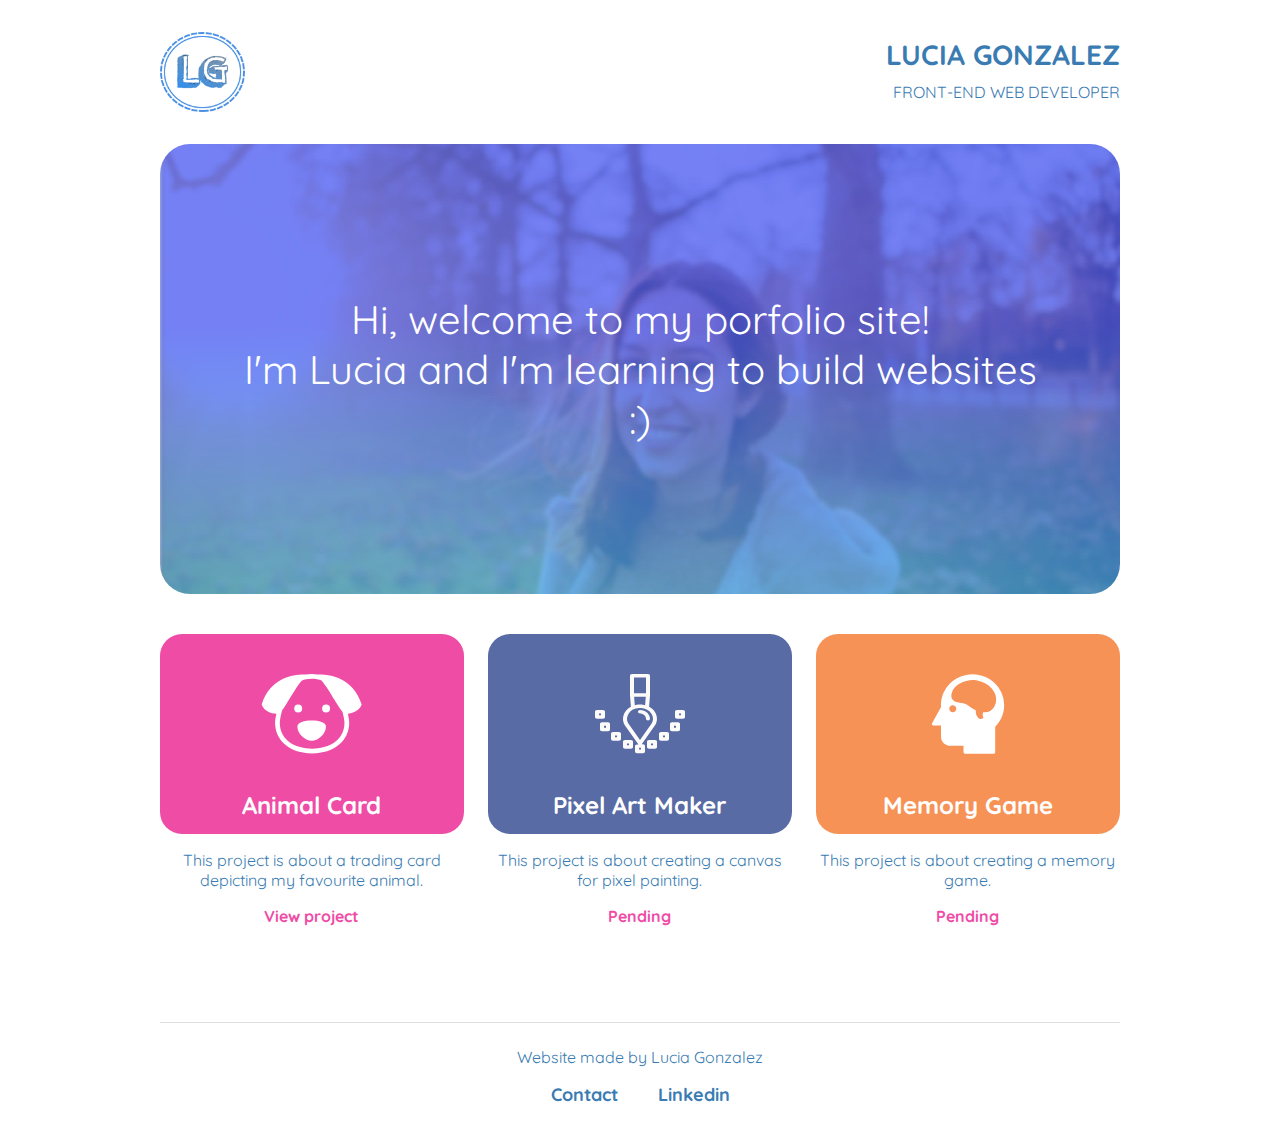
==== index.html @ 92f8d102 "Organize project files" ====
<!DOCTYPE html>
<html>
  <head>
    <meta charset="UTF-8">
    <meta name="viewport" content="width=device-width, initial-scale=1, shrink-to-fit=no">
    <link href="https://fonts.googleapis.com/css?family=Quicksand:400,500,700" rel="stylesheet">
    <link rel="stylesheet" type="text/css" href="css/styles.css">
    <title>Lucia Gonzalez Portfolio</title>
  </head>
  <body>
    <header>
      <img id="logo" src="img/logolg.png" alt="LG logo">
      <div class="title">
        <h1>Lucia Gonzalez</h1>
        <span>Front-End Web Developer</span>
      </div>
    </header>

    <main>
      <div class="main-cover">
        <p class="introduction">Hi, welcome to my porfolio site!<br>I'm Lucia and I'm learning to build websites<br>:)</p>
      </div>
      <!-- Project Animal -->
      <section class="section1">
        <div class="project1 project-cover">
          <img class="project-img" src="img/dog.svg?sanitize=true" alt="Dog icon">
          <h4>Animal Card</h4>
        </div>
        <p>This project is about a trading card depicting my favourite animal.</p>
        <a class="view-link" href="http://htmlpreview.github.io/?https://github.com/lucia-gm/animal-card/blob/master/card.html">View project</a>
      </section>
      <!-- Project 2 -->
      <section class="section2">
        <div class="project2 project-cover">
          <img class="project-img" src="img/pixelart.svg?sanitize=true" alt="Pixel art icon">
          <h4>Pixel Art Maker</h4>
        </div>
        <p>This project is about creating a canvas for pixel painting.</p>
        <a class="view-link" href="#">Pending</a>
      </section>
      <!-- Project 3 -->
      <section class="section3">
        <div class="project3 project-cover">
          <img class="project-img" src="img/memory.svg?sanitize=true" alt="Brain icon">
          <h4>Memory Game</h4>
        </div>
        <p>This project is about creating a memory game.</p>
        <a class="view-link" href="#">Pending</a>
      </section>
    </main>

    <footer>
      <p>Website made by Lucia Gonzalez</p>
      <a class="contact-link email" href="mailto:luciagonzalezmoscoso@gmail.com">Contact</a>
      <a class="contact-link" href="https://www.linkedin.com/in/lucia-gonzalez-moscoso/">Linkedin</a>
    </footer>
  </body>
</html>
---- css/styles.css ----
/*  Base Styles  */

html, * {
  box-sizing: border-box;
}

body {
    max-width: 960px;
    margin: 1em;
    font: 1em 'Quicksand', sans-serif;
    color: #3a7cb2;
    text-align: center;
}

h1 {
  font-weight: bold;
  font-size: 28px;
  margin: 5px 0 10px 0;
}

h4 {
  font-size: 1.5em;
  font-weight: bold;
  color: #fff;
}

a {
  text-decoration: none;
  font-weight: bold;
}

a:hover {
  text-decoration: underline;
}



/*  Layout Styles  */

header,
main {
  display: flex;
  flex-wrap: wrap;
  margin-top: 2em;
}

header {
  justify-content: space-between;
}

section {
  padding-top: 2.5em;
  width: 100%;
}

footer {
  border-top: 1px solid #dfdfdf;
  padding: 0.5em 0 0;
  margin: 6em 0 2em 0;
}

#logo {
  max-height: 80px;
}

.main-cover {
  background-image: url("../img/luimg.jpg");
  background-size: cover;
  border-radius: 30px;
  height: 400px;
  width: 100%;
  display: table;
}

.introduction {
  color: #fff;
  font-size: 2em;
  padding: 1em;
  margin: 0;
  display: table-cell;
  vertical-align: middle;
}

.title {
  text-align: right;
  text-transform: uppercase;
}

.project-img {
  margin-top: 2.5em;
}

.project-cover {
  height: 200px;
  border-radius: 22px;
  margin-right: 0;
}

.email {
  padding-right: 2em;
}



/*  Theme Rules  */

.project1 {
  background-color: #ef4ca6;
}

.project2 {
  background-color: #586ba4;
}

.project3 {
  background-color: #f79256;
}

.view-link {
  color: #ef4ca6;
}

.contact-link {
  color: #3a7cb2;
  font-size: 18px;
}



/*  Media Queries  */

@media screen and (min-width: 500px) {
  section {
    width: 48%;
  }

  .section1 {
    margin-right: 4%;
  }

  .section3 {
    margin: 0 auto;
  }
}


@media screen and (min-width: 800px) {
  .main-cover {
    height: 450px;
  }
  .introduction {
    font-size: 2.5em;
    /*padding: 2.5em;*/
  }

  section {
    width: 31.66%;
  }

  .section1,
  .section2  {
    margin-right: 2.5%;
  }
}

@media screen and (min-width: 980px) {
  body {
    margin: auto;
  }
}
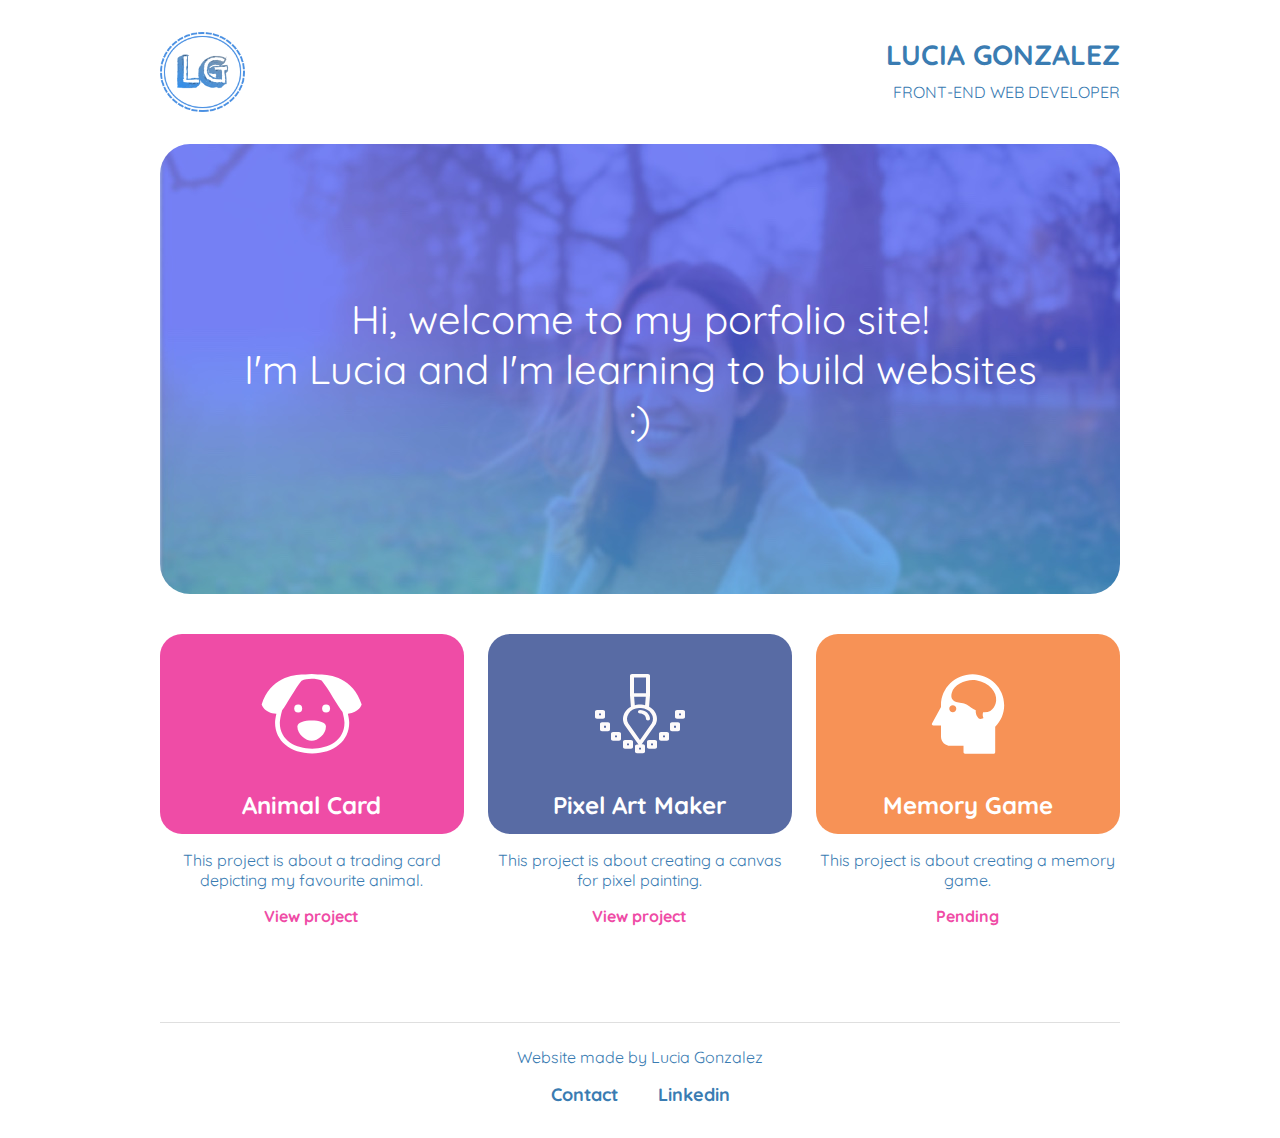
==== commit 50d7d70b: "Update image preview" ====
--- a/index.html
+++ b/index.html
@@ -27,7 +27,7 @@
           <h4>Animal Card</h4>
         </div>
         <p>This project is about a trading card depicting my favourite animal.</p>
-        <a class="view-link" href="http://htmlpreview.github.io/?https://github.com/lucia-gm/animal-card/blob/master/card.html">View project</a>
+        <a class="view-link" href="http://htmlpreview.github.io/?https://github.com/lucia-gm/animal-card/blob/master/index.html">View project</a>
       </section>
       <!-- Project 2 -->
       <section class="section2">
@@ -36,7 +36,7 @@
           <h4>Pixel Art Maker</h4>
         </div>
         <p>This project is about creating a canvas for pixel painting.</p>
-        <a class="view-link" href="#">Pending</a>
+        <a class="view-link" href="http://htmlpreview.github.io/?https://github.com/lucia-gm/pixel-art-maker/blob/master/index.html">View project</a>
       </section>
       <!-- Project 3 -->
       <section class="section3">
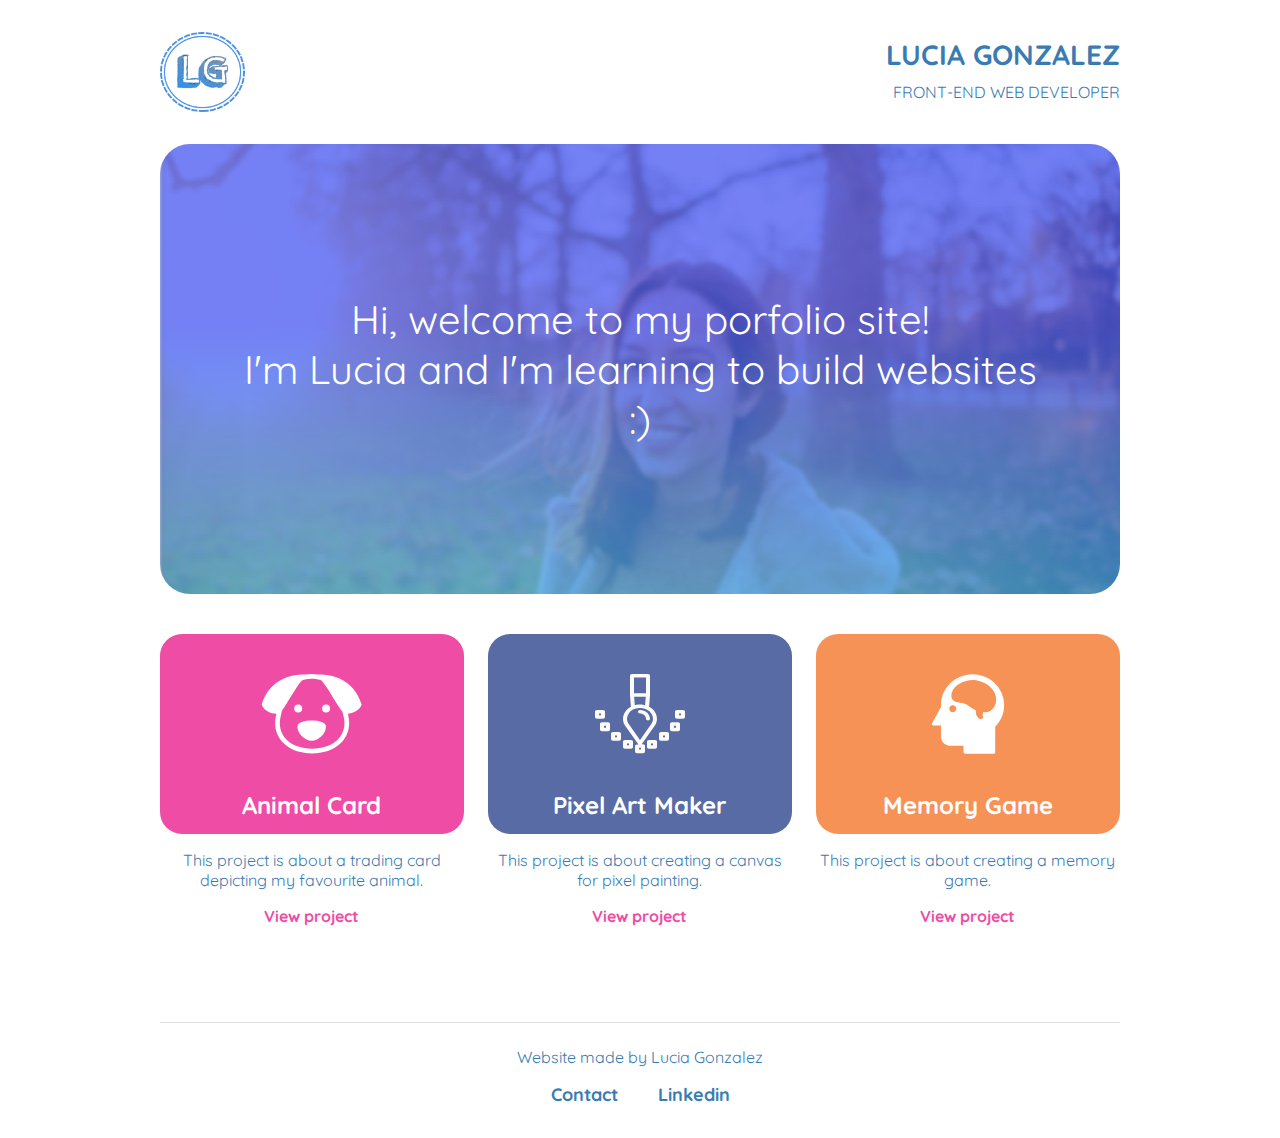
==== commit 16699988: "Add project Memory Game" ====
--- a/index.html
+++ b/index.html
@@ -27,7 +27,7 @@
           <h4>Animal Card</h4>
         </div>
         <p>This project is about a trading card depicting my favourite animal.</p>
-        <a class="view-link" href="http://htmlpreview.github.io/?https://github.com/lucia-gm/animal-card/blob/master/index.html">View project</a>
+        <a class="view-link" href="https://lucia-gm.github.io/animal-card/">View project</a>
       </section>
       <!-- Project 2 -->
       <section class="section2">
@@ -36,7 +36,7 @@
           <h4>Pixel Art Maker</h4>
         </div>
         <p>This project is about creating a canvas for pixel painting.</p>
-        <a class="view-link" href="http://htmlpreview.github.io/?https://github.com/lucia-gm/pixel-art-maker/blob/master/index.html">View project</a>
+        <a class="view-link" href="https://lucia-gm.github.io/pixel-art-maker/">View project</a>
       </section>
       <!-- Project 3 -->
       <section class="section3">
@@ -45,7 +45,7 @@
           <h4>Memory Game</h4>
         </div>
         <p>This project is about creating a memory game.</p>
-        <a class="view-link" href="#">Pending</a>
+        <a class="view-link" href="https://lucia-gm.github.io/memory-game/">View project</a>
       </section>
     </main>
 
